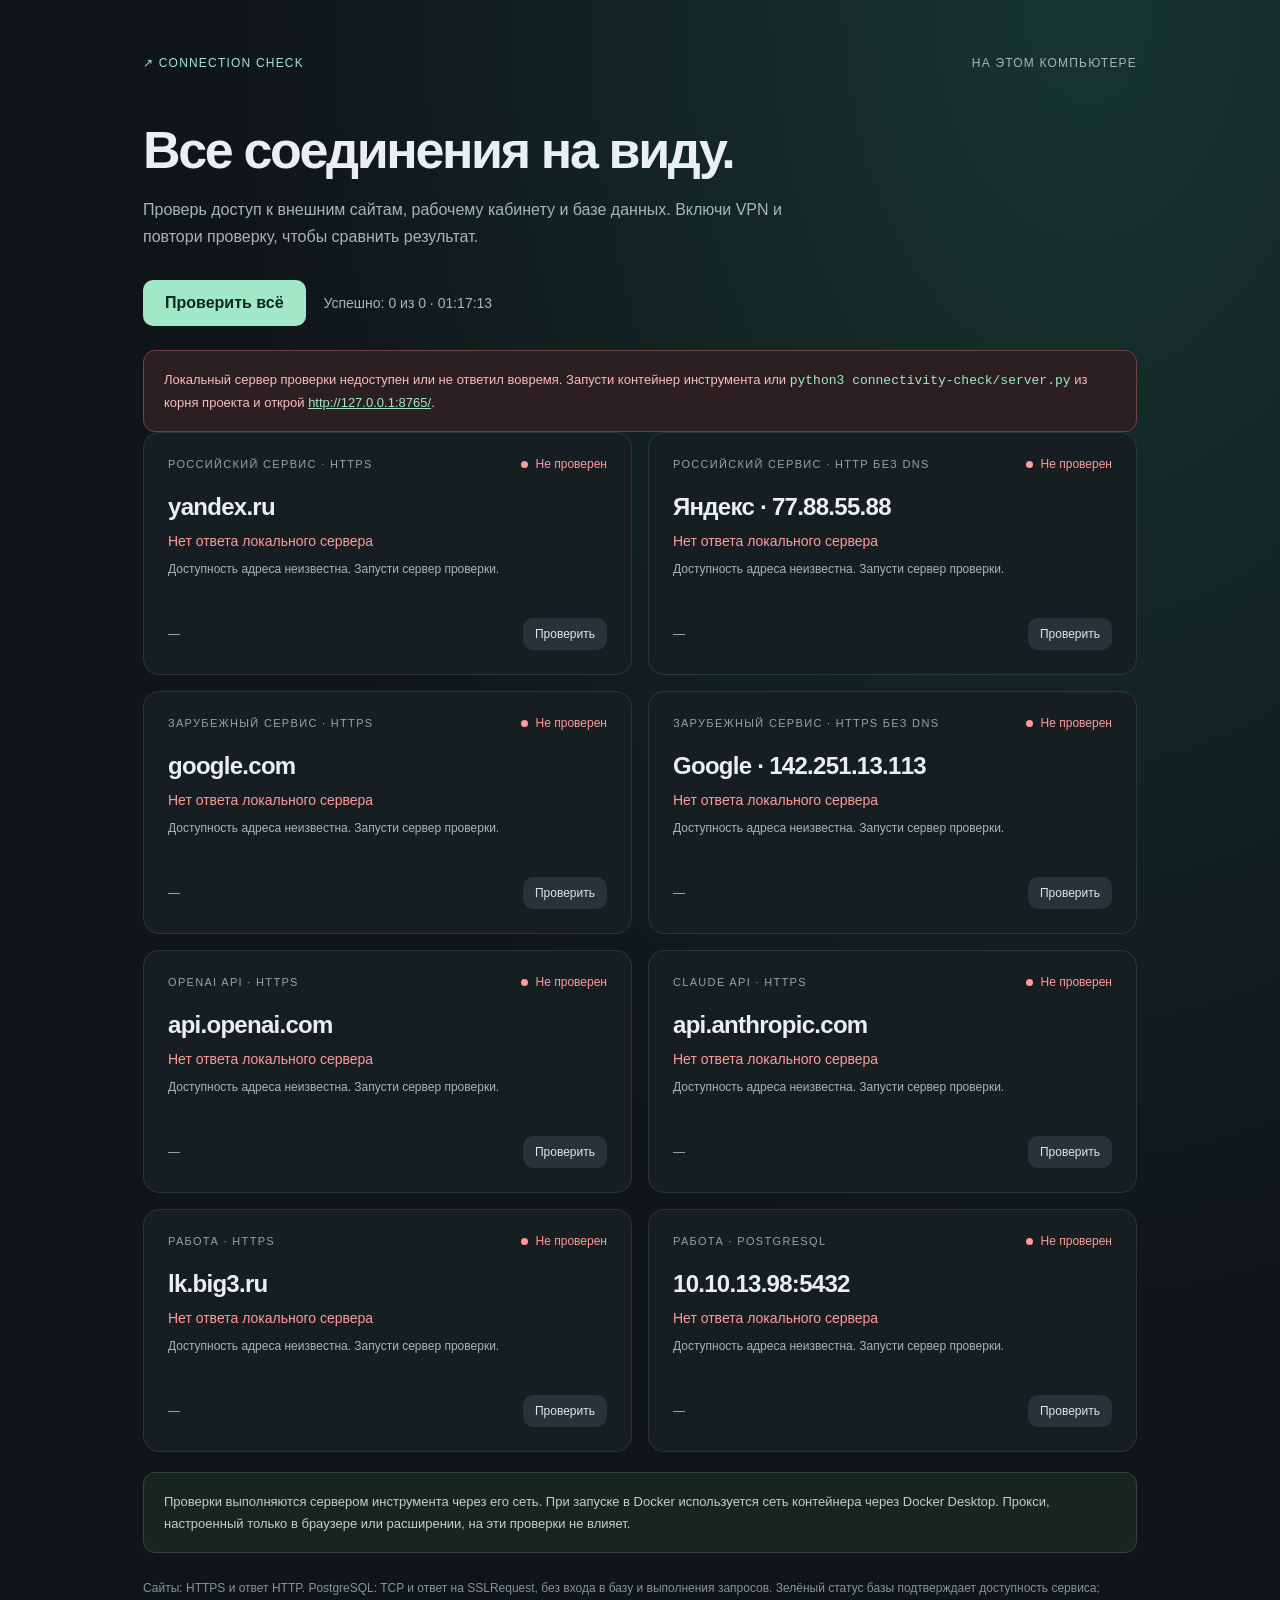
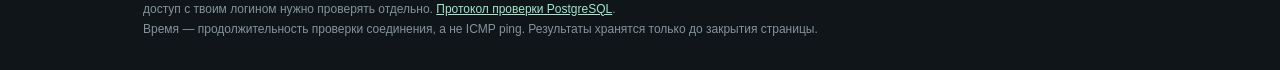
==== connectivity-check/index.html @ 98575cf8 "Add Docker connectivity checker and GHCR launch instructions" ====
<!doctype html>
<html lang="ru">
<head>
<meta charset="utf-8">
<meta name="viewport" content="width=device-width, initial-scale=1">
<title>Проверка соединений</title>
<style>
:root { color-scheme: dark; font-family: -apple-system, BlinkMacSystemFont, "Segoe UI", sans-serif; background: #101519; color: #eaf0f2; }
* { box-sizing: border-box; }
body { margin: 0; background: radial-gradient(ellipse at 85% 0%, #17352e 0%, transparent 55%); min-height: 100vh; }
main { max-width: 1050px; margin: auto; padding: 56px 28px 32px; }
.masthead { display: flex; justify-content: space-between; align-items: center; gap: 12px; color: #a7b5b9; font-size: 12px; letter-spacing: .1em; }
.brand { color: #a1e8c9; }
h1 { font-size: clamp(32px, 5vw, 52px); margin: 50px 0 16px; letter-spacing: -.045em; font-weight: 650; }
.intro { max-width: 680px; color: #a7b5b9; line-height: 1.7; margin: 0; }
.toolbar { margin: 30px 0 24px; display: flex; align-items: center; gap: 18px; flex-wrap: wrap; }
button { font: inherit; border: 0; cursor: pointer; border-radius: 10px; }
button:focus-visible { outline: 3px solid #a1e8c9; outline-offset: 4px; }
.primary { background: #a1e8c9; color: #10271d; padding: 14px 22px; font-weight: 650; }
button:disabled { opacity: .55; cursor: wait; }
#summary { color: #a7b5b9; font-size: 14px; }
.grid { display: grid; grid-template-columns: repeat(2, minmax(0, 1fr)); gap: 16px; }
.card { padding: 24px; border: 1px solid #2b363b; border-radius: 16px; background: #171e22; min-height: 220px; }
.card-top, .card-bottom { display: flex; align-items: center; justify-content: space-between; gap: 10px; }
.kind { font-size: 11px; letter-spacing: .12em; color: #94a4ab; }
.badge { display: inline-flex; align-items: center; gap: 8px; font-size: 12px; color: #a7b5b9; }
.dot { width: 7px; height: 7px; background: currentColor; border-radius: 50%; }
[data-status="ok"] .badge { color: #a1e8c9; }
[data-status="warning"] .badge { color: #f5cc81; }
[data-status="error"] .badge { color: #ff9a9a; }
[data-status="error"] .message { color: #ff9a9a; }
[data-status="running"] .dot { animation: pulse 1s infinite; }
@keyframes pulse { 50% { opacity: .25; } }
h2 { margin: 22px 0 12px; font-size: 24px; letter-spacing: -.03em; overflow-wrap: anywhere; }
.message { margin: 0 0 7px; font-size: 14px; min-height: 20px; }
.detail { color: #a7b5b9; font-size: 12px; line-height: 1.6; margin: 0 0 20px; min-height: 38px; overflow-wrap: anywhere; }
.metric { font-size: 12px; color: #a7b5b9; }
.retry { color: #dce5e8; background: #283339; padding: 9px 12px; font-size: 12px; }
.notice { margin-top: 20px; padding: 18px 20px; border: 1px solid #33443d; border-radius: 12px; background: #18251e; line-height: 1.65; font-size: 13px; color: #c1d0c8; }
.notice code { color: #a1e8c9; }
#helper-error { border-color: #714244; background: #2b1f22; color: #f8bcbc; }
[hidden] { display: none !important; }
footer { color: #83949b; font-size: 12px; line-height: 1.7; margin-top: 25px; }
a { color: #a1e8c9; }
@media(max-width: 650px) { main { padding: 28px 18px; } h1 { margin-top: 35px; } .grid { grid-template-columns: 1fr; } .masthead { font-size: 10px; } }
@media(prefers-reduced-motion: reduce) { .dot { animation: none !important; } }
</style>
</head>
<body>
<main>
<div class="masthead"><span class="brand">↗ CONNECTION CHECK</span><span>НА ЭТОМ КОМПЬЮТЕРЕ</span></div>
<h1>Все соединения на виду.</h1>
<p class="intro">Проверь доступ к внешним сайтам, рабочему кабинету и базе данных. Включи VPN и повтори проверку, чтобы сравнить результат.</p>
<div class="toolbar"><button class="primary" id="check-all">Проверить всё</button><span id="summary" role="status" aria-live="polite">Готов к проверке</span></div>
<div id="helper-error" class="notice" role="alert" hidden>Локальный сервер проверки недоступен или не ответил вовремя. Запусти контейнер инструмента или <code>python3 connectivity-check/server.py</code> из корня проекта и открой <a href="http://127.0.0.1:8765/">http://127.0.0.1:8765/</a>.</div>
<div class="grid" id="cards"></div>
<div class="notice">Проверки выполняются сервером инструмента через его сеть. При запуске в Docker используется сеть контейнера через Docker Desktop. Прокси, настроенный только в браузере или расширении, на эти проверки не влияет.</div>
<footer>Сайты: HTTPS и ответ HTTP. PostgreSQL: TCP и ответ на SSLRequest, без входа в базу и выполнения запросов. Зелёный статус базы подтверждает доступность сервиса; доступ с твоим логином нужно проверять отдельно. <a href="https://www.postgresql.org/docs/current/protocol-flow.html#PROTOCOL-FLOW-SSL">Протокол проверки PostgreSQL</a>.<br>Время — продолжительность проверки соединения, а не ICMP ping. Результаты хранятся только до закрытия страницы.</footer>
</main>
<script>
"use strict";
const targets = [
  { id: "yandex", name: "yandex.ru", kind: "РОССИЙСКИЙ СЕРВИС · HTTPS" },
  { id: "ru_ip", name: "Яндекс · 77.88.55.88", kind: "РОССИЙСКИЙ СЕРВИС · HTTP БЕЗ DNS" },
  { id: "google", name: "google.com", kind: "ЗАРУБЕЖНЫЙ СЕРВИС · HTTPS" },
  { id: "foreign_ip", name: "Google · 142.251.13.113", kind: "ЗАРУБЕЖНЫЙ СЕРВИС · HTTPS БЕЗ DNS" },
  { id: "openai", name: "api.openai.com", kind: "OPENAI API · HTTPS" },
  { id: "claude", name: "api.anthropic.com", kind: "CLAUDE API · HTTPS" },
  { id: "big3", name: "lk.big3.ru", kind: "РАБОТА · HTTPS" },
  { id: "postgres", name: "10.10.13.98:5432", kind: "РАБОТА · POSTGRESQL" },
];
const base = location.protocol === "file:" ? "http://127.0.0.1:8765" : location.origin;
const cards = new Map();
const results = new Map();
let active = 0;
for (const target of targets) {
  const card = document.createElement("article");
  card.className = "card";
  card.dataset.status = "idle";
  card.innerHTML = '<div class="card-top"><span class="kind"></span><span class="badge"><span class="dot"></span><span class="status">Ожидает</span></span></div><h2></h2><p class="message">Ещё не проверяли</p><p class="detail"></p><div class="card-bottom"><span class="metric">—</span><button class="retry">Проверить</button></div>';
  card.querySelector(".kind").textContent = target.kind;
  card.querySelector("h2").textContent = target.name;
  card.querySelector(".retry").addEventListener("click", () => check(target));
  document.querySelector("#cards").append(card);
  cards.set(target.id, card);
}
function summary() {
  document.querySelector("#check-all").disabled = active > 0;
  const label = document.querySelector("#summary");
  if (active) { label.textContent = `Проверяем соединения: ${active}`; return; }
  const count = [...results.values()].filter(x => x === "ok").length;
  label.textContent = `Успешно: ${count} из ${results.size} · ${new Date().toLocaleTimeString("ru-RU")}`;
}
async function check(target) {
  const card = cards.get(target.id);
  if (card.dataset.status === "running") return;
  active++;
  card.dataset.status = "running";
  card.querySelector(".retry").disabled = true;
  card.querySelector(".status").textContent = "Проверяем";
  card.querySelector(".message").textContent = "Устанавливаем соединение…";
  card.querySelector(".detail").textContent = "";
  card.querySelector(".metric").textContent = "—";
  summary();
  const controller = new AbortController();
  const timeout = setTimeout(() => controller.abort(), 20000);
  try {
    const response = await fetch(`${base}/api/check?target=${target.id}`, { signal: controller.signal, cache: "no-store" });
    if (!response.ok) throw new Error("helper");
    const result = await response.json();
    if (result.target !== target.id || !["ok", "warning", "error"].includes(result.status)) throw new Error("helper");
    card.dataset.status = result.status;
    card.querySelector(".status").textContent = { ok: "Доступен", warning: "Есть ответ", error: "Ошибка" }[result.status];
    card.querySelector(".message").textContent = result.message;
    card.querySelector(".detail").textContent = result.detail + (result.peer ? ` · IP ${result.peer}` : "");
    card.querySelector(".metric").textContent = `${result.elapsed_ms} мс · ${new Date().toLocaleTimeString("ru-RU")}`;
    results.set(target.id, result.status);
  } catch {
    card.dataset.status = "error";
    card.querySelector(".status").textContent = "Не проверен";
    card.querySelector(".message").textContent = "Нет ответа локального сервера";
    card.querySelector(".detail").textContent = "Доступность адреса неизвестна. Запусти сервер проверки.";
    results.delete(target.id);
    document.querySelector("#helper-error").hidden = false;
  } finally {
    clearTimeout(timeout);
    card.querySelector(".retry").disabled = false;
    active--;
    summary();
  }
}
async function checkAll() {
  document.querySelector("#helper-error").hidden = true;
  await Promise.all(targets.map(check));
}
document.querySelector("#check-all").addEventListener("click", checkAll);
checkAll();
</script>
</body>
</html>
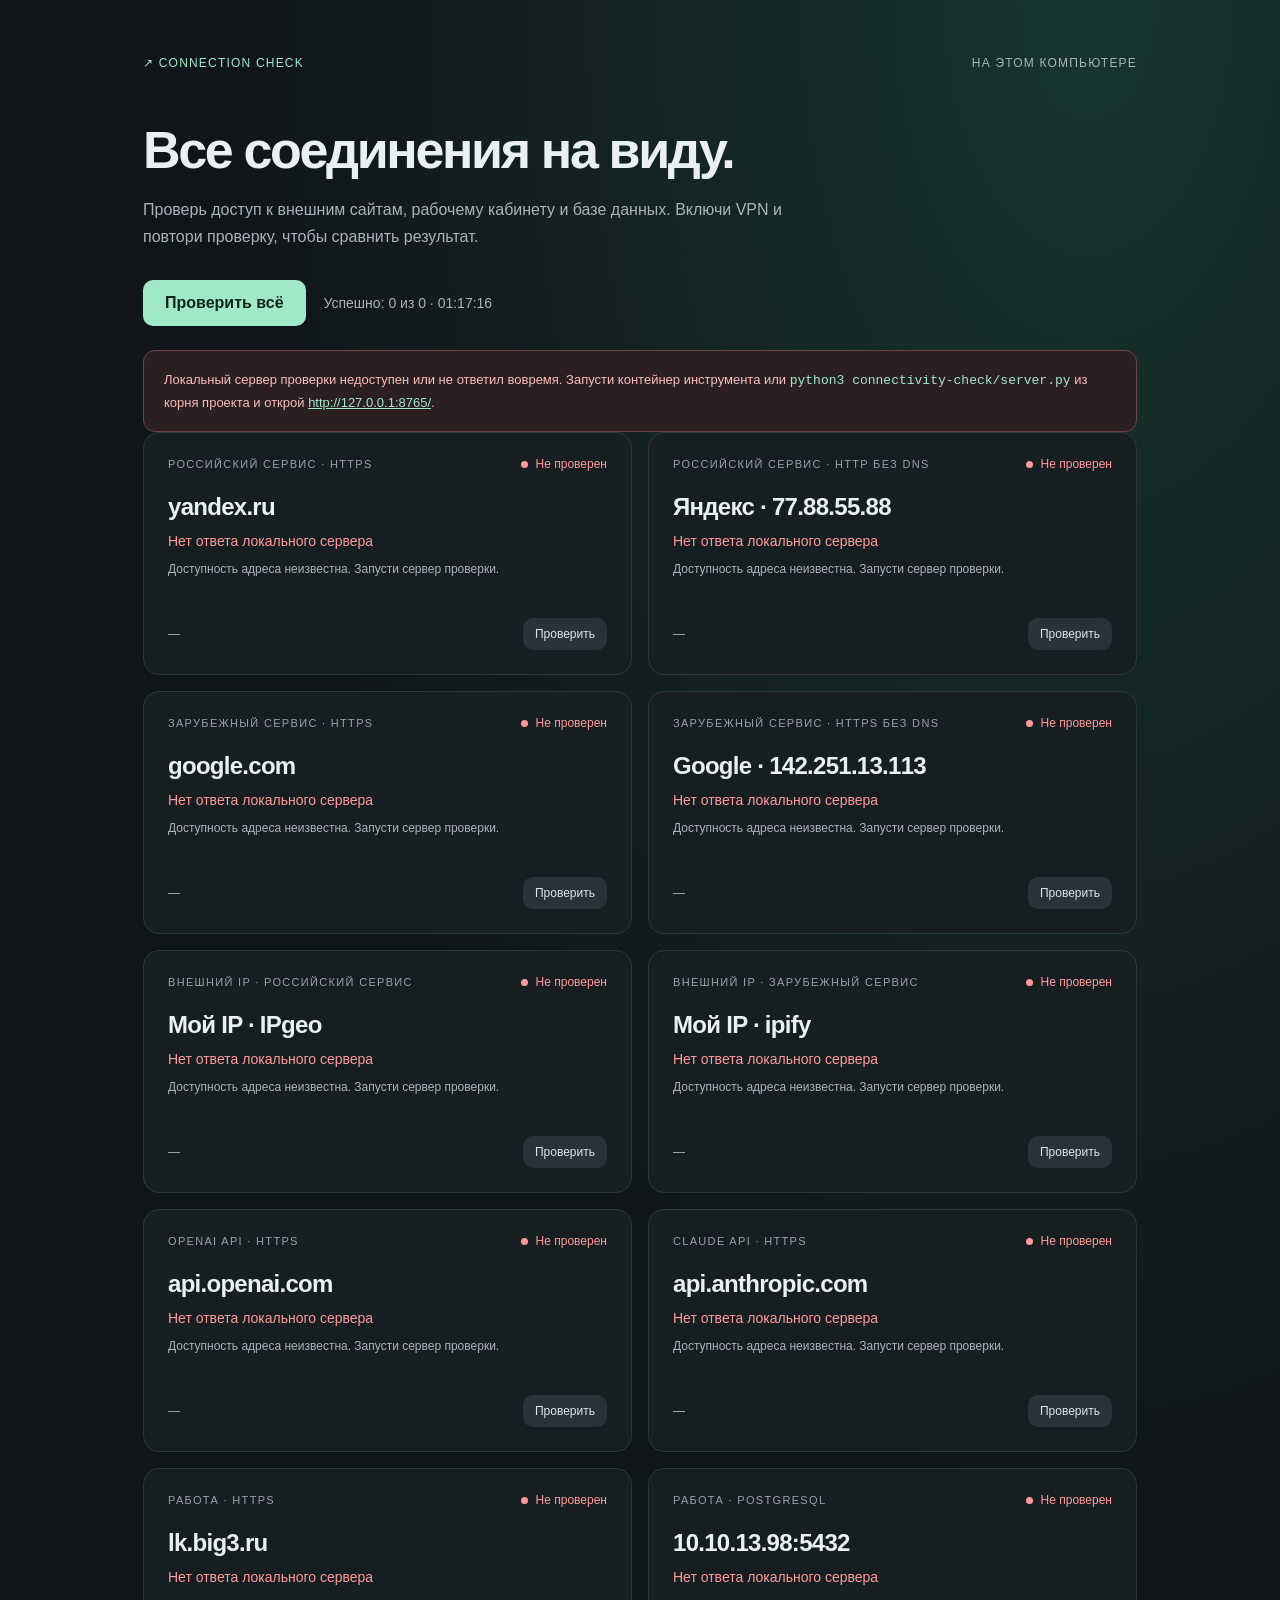
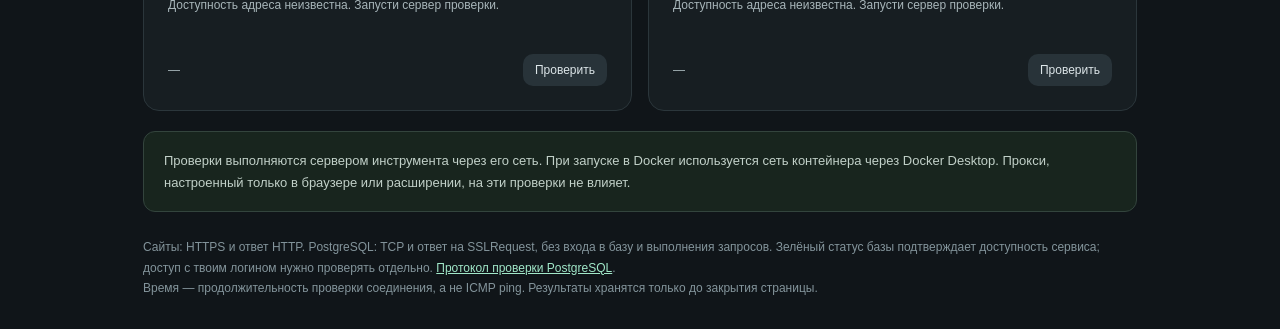
==== commit e04ab91b: "Add external IP checks via IPgeo and ipify services to connectivity checker" ====
--- a/connectivity-check/index.html
+++ b/connectivity-check/index.html
@@ -64,6 +64,8 @@
   { id: "ru_ip", name: "Яндекс · 77.88.55.88", kind: "РОССИЙСКИЙ СЕРВИС · HTTP БЕЗ DNS" },
   { id: "google", name: "google.com", kind: "ЗАРУБЕЖНЫЙ СЕРВИС · HTTPS" },
   { id: "foreign_ip", name: "Google · 142.251.13.113", kind: "ЗАРУБЕЖНЫЙ СЕРВИС · HTTPS БЕЗ DNS" },
+  { id: "external_ru", name: "Мой IP · IPgeo", kind: "ВНЕШНИЙ IP · РОССИЙСКИЙ СЕРВИС" },
+  { id: "external_foreign", name: "Мой IP · ipify", kind: "ВНЕШНИЙ IP · ЗАРУБЕЖНЫЙ СЕРВИС" },
   { id: "openai", name: "api.openai.com", kind: "OPENAI API · HTTPS" },
   { id: "claude", name: "api.anthropic.com", kind: "CLAUDE API · HTTPS" },
   { id: "big3", name: "lk.big3.ru", kind: "РАБОТА · HTTPS" },
@@ -112,7 +114,7 @@
     card.dataset.status = result.status;
     card.querySelector(".status").textContent = { ok: "Доступен", warning: "Есть ответ", error: "Ошибка" }[result.status];
     card.querySelector(".message").textContent = result.message;
-    card.querySelector(".detail").textContent = result.detail + (result.peer ? ` · IP ${result.peer}` : "");
+    card.querySelector(".detail").textContent = result.detail + (result.peer && !result.external_ip ? ` · IP ${result.peer}` : "");
     card.querySelector(".metric").textContent = `${result.elapsed_ms} мс · ${new Date().toLocaleTimeString("ru-RU")}`;
     results.set(target.id, result.status);
   } catch {
